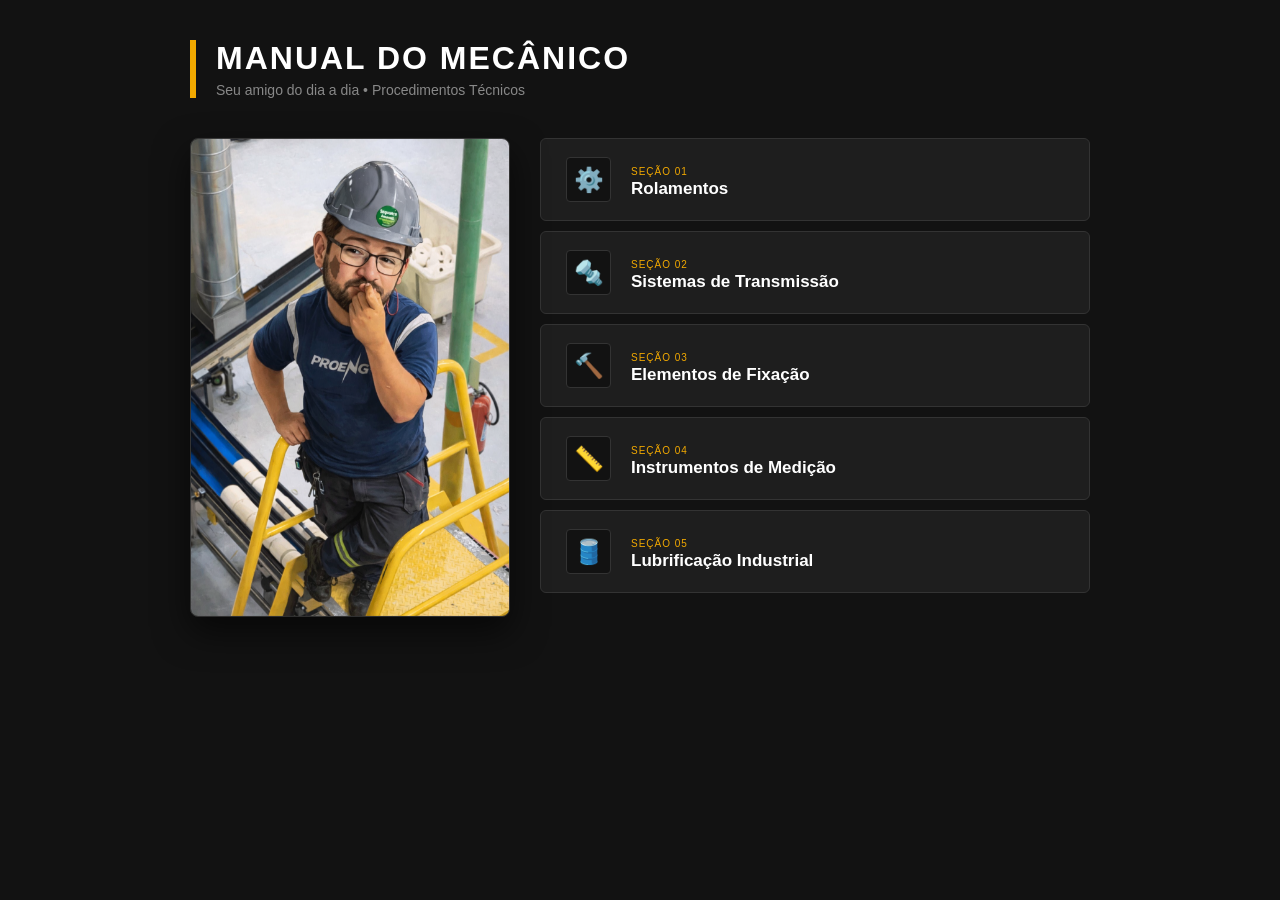
==== index.html @ ba9bc2f9 "atualização" ====
<!DOCTYPE html>
<html lang="pt-BR">
<head>
    <meta charset="UTF-8">
    <meta http-equiv="refresh" content="0; url=pagina.html">
    <title>Repositório do site</title>
</head>
<body>
</body>
</html>
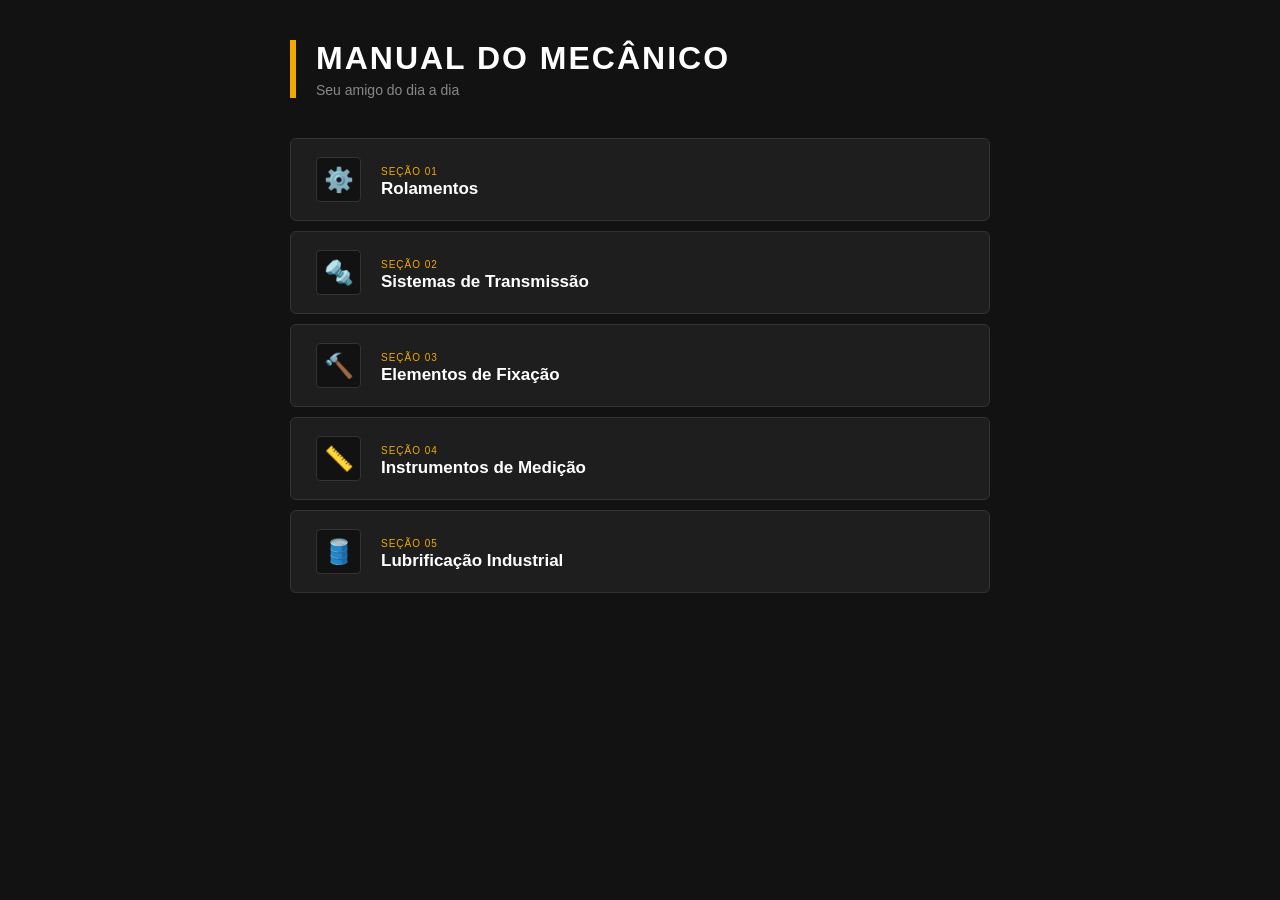
==== commit b31c5f73: "criando e organizando novas pastas de trabalho" ====
--- a/index.html
+++ b/index.html
@@ -2,7 +2,7 @@
 <html lang="pt-BR">
 <head>
     <meta charset="UTF-8">
-    <meta http-equiv="refresh" content="0; url=pagina.html">
+    <meta http-equiv="refresh" content="0; url=../Pagina/pagina.html">
     <title>Repositório do site</title>
 </head>
 <body>
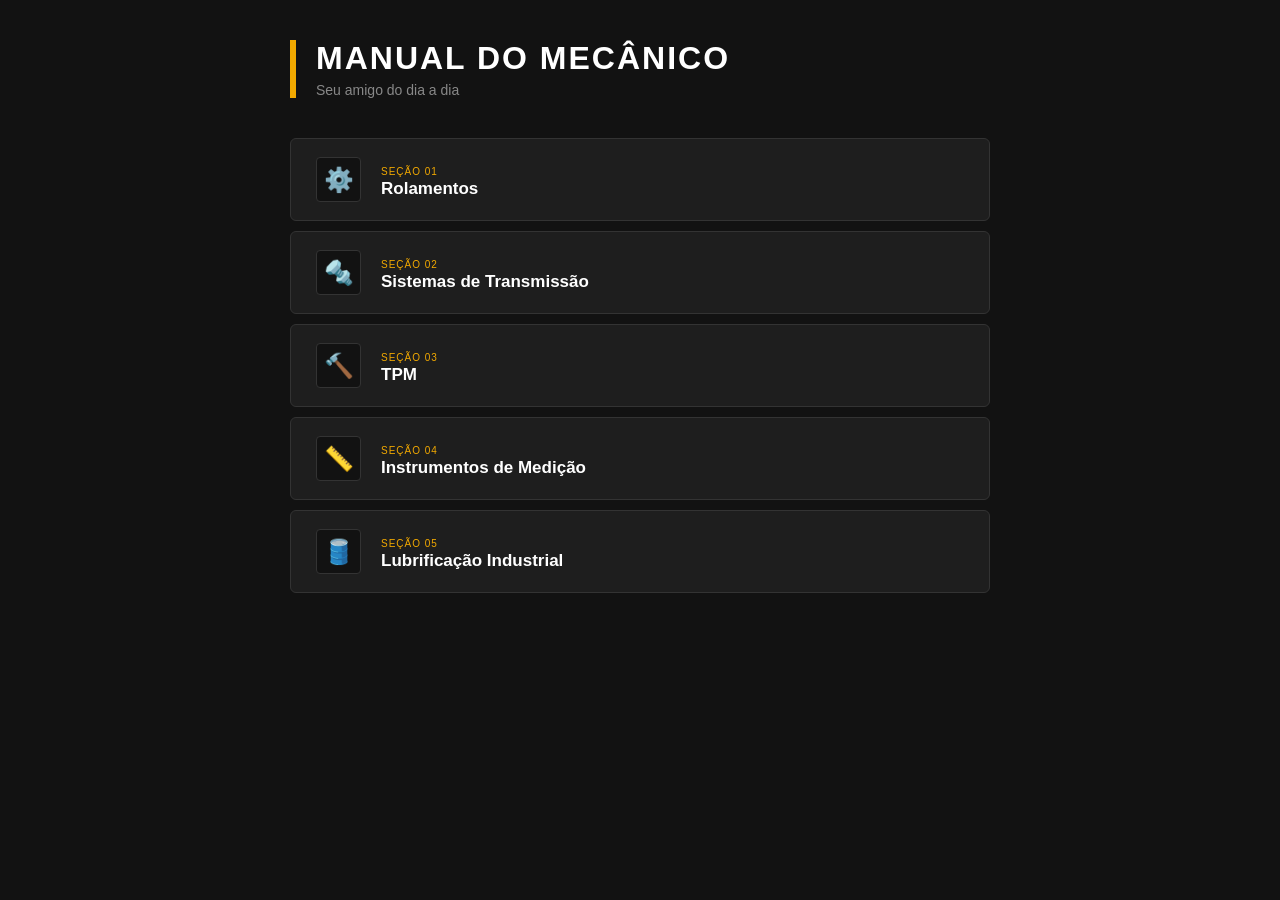
==== commit 04e07999: "novas infos" ====
--- a/index.html
+++ b/index.html
@@ -1,10 +1,10 @@
 <!DOCTYPE html>
-<html lang="pt-BR">
+<html lang="pt-br">
 <head>
     <meta charset="UTF-8">
-    <meta http-equiv="refresh" content="0; url=../Pagina/pagina.html">
-    <title>Repositório do site</title>
+    <meta http-equiv="refresh" content="0; url=Pagina/pagina.html">
 </head>
 <body>
+    <a href="Pagina/pagina.html">Clique aqui se não for redirecionado</a>
 </body>
-</html>
+</html>
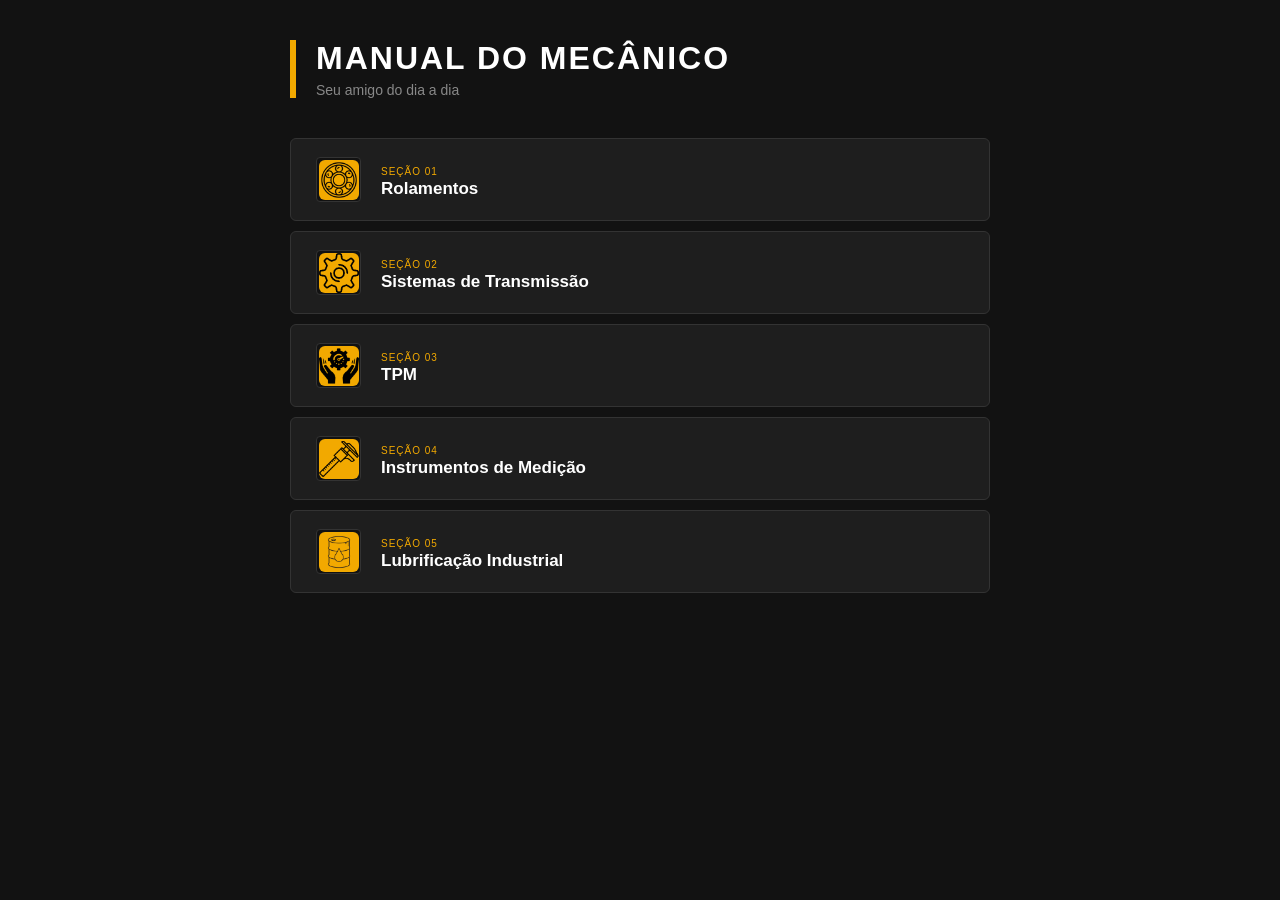
==== commit 0de75222: "informação no index" ====
--- a/index.html
+++ b/index.html
@@ -5,6 +5,10 @@
     <meta http-equiv="refresh" content="0; url=Pagina/pagina.html">
 </head>
 <body>
+    <p>Redirecionando para a página principal...</p>
+    <a href="Pagina/pagina.html">Clique aqui se não for redirecionado</a>
+    <a href="Sistema_de_transmissão/sistemas-transmissao.html">Clique aqui se não for redirecionado</a>
+    <a href="Rolamento/rolamentos.html">Clique aqui se não for redirecionado</a>
     <a href="Pagina/pagina.html">Clique aqui se não for redirecionado</a>
 </body>
 </html>
